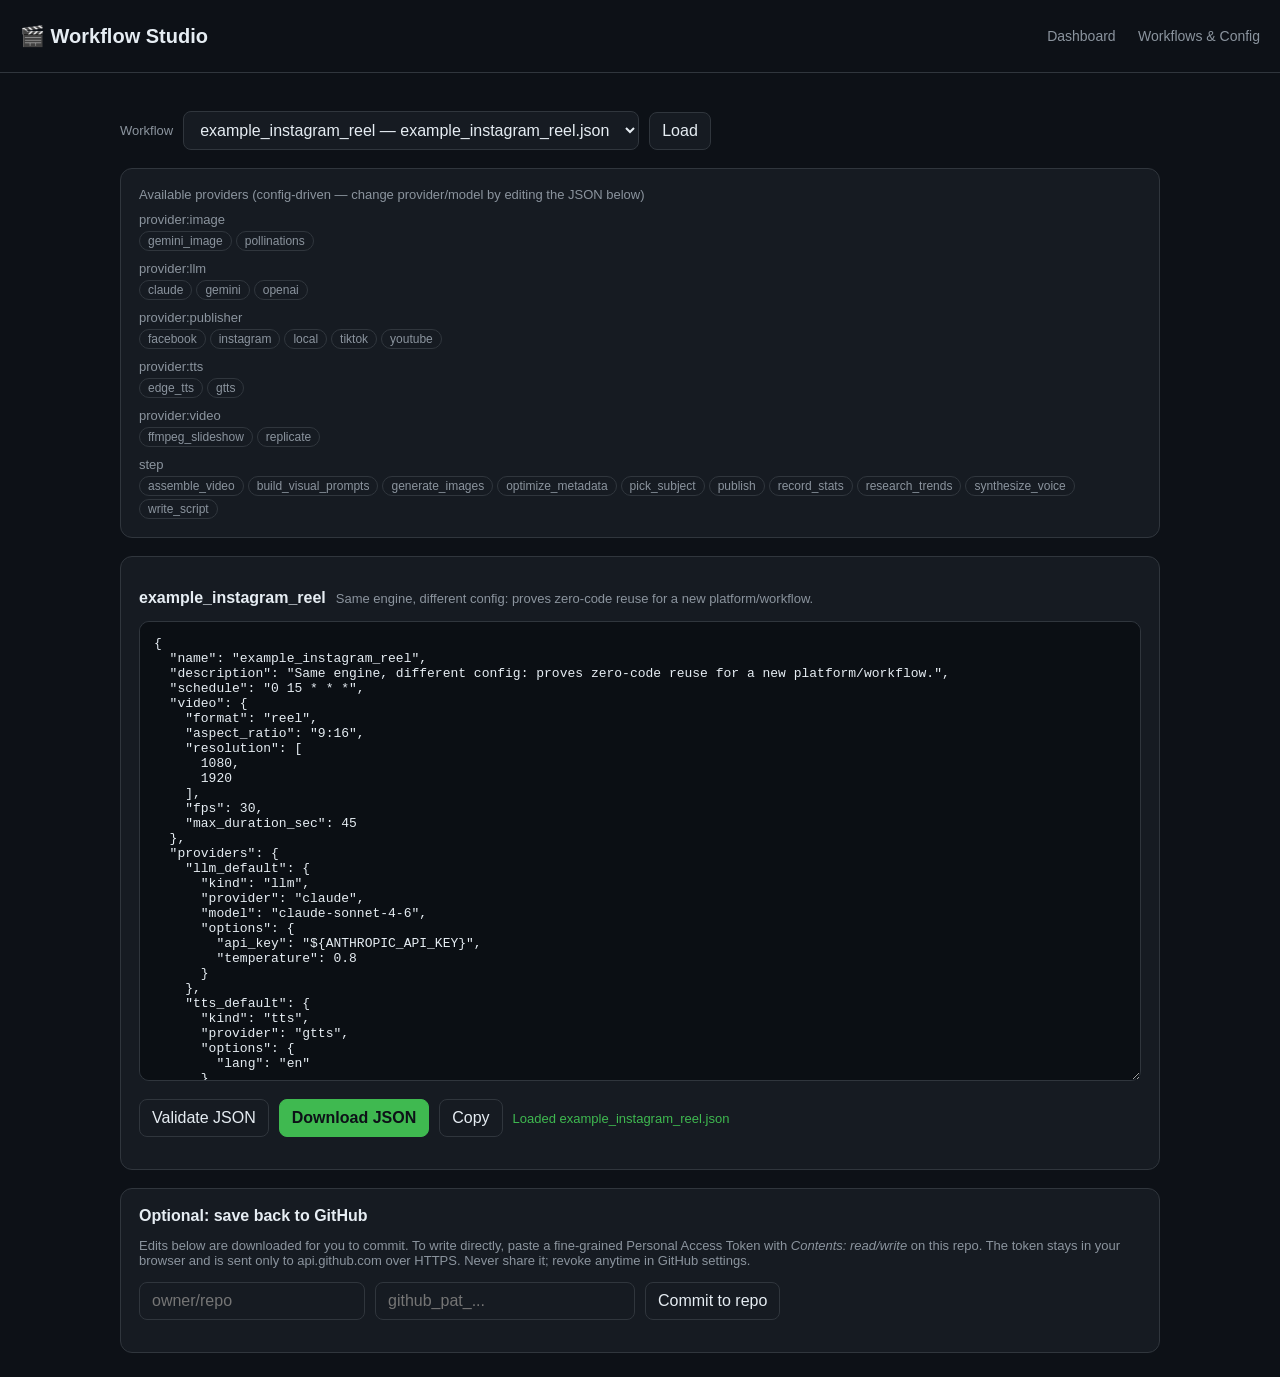
==== site/config.html @ f152c50b "Initial commit: config-driven video workflow engine + GitHub hosting Co-Authored-By: Claude Opus 4.7" ====
<!doctype html>
<html lang="en">
<head>
<meta charset="utf-8">
<meta name="viewport" content="width=device-width, initial-scale=1">
<title>Workflow Studio — Workflows &amp; Config</title>
<style>
  :root { --bg:#0d1117; --card:#161b22; --line:#30363d; --txt:#e6edf3; --muted:#8b949e; --accent:#3fb950; }
  * { box-sizing:border-box; }
  body { margin:0; font-family:-apple-system,Segoe UI,Roboto,sans-serif; background:var(--bg); color:var(--txt); }
  header { padding:24px 20px; border-bottom:1px solid var(--line); display:flex; justify-content:space-between; align-items:center; flex-wrap:wrap; gap:12px; }
  h1 { font-size:20px; margin:0; }
  nav a { color:var(--muted); text-decoration:none; margin-left:18px; font-size:14px; }
  nav a:hover { color:var(--txt); }
  main { max-width:1080px; margin:0 auto; padding:24px 20px; }
  select,button,input { font:inherit; background:var(--card); color:var(--txt); border:1px solid var(--line); border-radius:8px; padding:9px 12px; }
  button { cursor:pointer; }
  button.primary { background:var(--accent); color:#0d1117; border-color:var(--accent); font-weight:600; }
  textarea { width:100%; height:460px; background:#0b0f14; color:#e6edf3; border:1px solid var(--line); border-radius:10px; padding:14px; font-family:ui-monospace,SFMono-Regular,Menlo,monospace; font-size:13px; }
  .row { display:flex; gap:10px; flex-wrap:wrap; align-items:center; margin:14px 0; }
  .card { background:var(--card); border:1px solid var(--line); border-radius:12px; padding:18px; margin-top:18px; }
  .muted { color:var(--muted); font-size:13px; }
  .tag { display:inline-block; font-size:12px; padding:2px 8px; border:1px solid var(--line); border-radius:999px; margin:3px 4px 0 0; color:var(--muted); }
  #msg { font-size:13px; }
  .ok { color:var(--accent); } .err { color:#f85149; }
</style>
</head>
<body>
<header>
  <h1>🎬 Workflow Studio</h1>
  <nav>
    <a href="index.html">Dashboard</a>
    <a href="config.html">Workflows &amp; Config</a>
  </nav>
</header>
<main>
  <div class="row">
    <label class="muted">Workflow</label>
    <select id="wf"></select>
    <button id="load">Load</button>
  </div>

  <div class="card">
    <div class="muted">Available providers (config-driven — change provider/model by editing the JSON below)</div>
    <div id="catalog"></div>
  </div>

  <div class="card">
    <div class="row">
      <strong id="wfname">—</strong>
      <span id="wfdesc" class="muted"></span>
    </div>
    <textarea id="editor" spellcheck="false"></textarea>
    <div class="row">
      <button id="validate">Validate JSON</button>
      <button id="download" class="primary">Download JSON</button>
      <button id="copy">Copy</button>
      <span id="msg"></span>
    </div>
  </div>

  <div class="card">
    <strong>Optional: save back to GitHub</strong>
    <p class="muted">Edits below are downloaded for you to commit. To write directly, paste a
    fine-grained Personal Access Token with <em>Contents: read/write</em> on this repo.
    The token stays in your browser and is sent only to api.github.com over HTTPS.
    Never share it; revoke anytime in GitHub settings.</p>
    <div class="row">
      <input id="repo" placeholder="owner/repo" style="min-width:220px">
      <input id="pat" type="password" placeholder="github_pat_..." style="min-width:260px">
      <button id="commit">Commit to repo</button>
    </div>
  </div>
</main>
<script>
let current = { file:null, sha:null };
async function j(p){ const r=await fetch(p+'?t='+Date.now()); return r.json(); }
function setMsg(t,cls){ const m=document.getElementById('msg'); m.textContent=t; m.className=cls||''; }

(async ()=>{
  const idx = await j('data/workflows/index.json').catch(()=>[]);
  const sel = document.getElementById('wf');
  sel.innerHTML = idx.map(w=>`<option value="${w.file}">${w.name} — ${w.file}</option>`).join('');
  try {
    const cat = await j('data/providers.json');
    document.getElementById('catalog').innerHTML = Object.entries(cat)
      .map(([k,v])=>`<div style="margin-top:8px"><span class="muted">${k}</span><br>${
        v.map(n=>`<span class="tag">${n}</span>`).join('')}</div>`).join('');
  } catch(e){}
  document.getElementById('load').click();
})();

document.getElementById('load').onclick = async ()=>{
  const file = document.getElementById('wf').value;
  if(!file) return;
  const data = await j('data/workflows/'+file);
  current.file = 'workflows/'+file;
  document.getElementById('wfname').textContent = data.name;
  document.getElementById('wfdesc').textContent = data.description||'';
  document.getElementById('editor').value = JSON.stringify(data, null, 2);
  setMsg('Loaded '+file, 'ok');
};

document.getElementById('validate').onclick = ()=>{
  try { JSON.parse(document.getElementById('editor').value); setMsg('Valid JSON ✓','ok'); }
  catch(e){ setMsg('Invalid JSON: '+e.message,'err'); }
};

document.getElementById('download').onclick = ()=>{
  let txt = document.getElementById('editor').value;
  try { txt = JSON.stringify(JSON.parse(txt), null, 2); } catch(e){ return setMsg('Fix JSON first','err'); }
  const blob = new Blob([txt], {type:'application/json'});
  const a = document.createElement('a');
  a.href = URL.createObjectURL(blob);
  a.download = (current.file||'workflow').split('/').pop();
  a.click();
  setMsg('Downloaded — commit it to workflows/ to apply','ok');
};

document.getElementById('copy').onclick = async ()=>{
  await navigator.clipboard.writeText(document.getElementById('editor').value);
  setMsg('Copied','ok');
};

document.getElementById('commit').onclick = async ()=>{
  const repo = document.getElementById('repo').value.trim();
  const pat = document.getElementById('pat').value.trim();
  if(!repo || !pat) return setMsg('Enter repo and token','err');
  let content;
  try { content = JSON.stringify(JSON.parse(document.getElementById('editor').value), null, 2); }
  catch(e){ return setMsg('Fix JSON first','err'); }
  const path = current.file;
  const api = `https://api.github.com/repos/${repo}/contents/${path}`;
  const head = { 'Authorization':'Bearer '+pat, 'Accept':'application/vnd.github+json' };
  let sha = null;
  try { const g = await fetch(api,{headers:head}); if(g.ok) sha=(await g.json()).sha; } catch(e){}
  const body = { message:`config: update ${path} via dashboard`,
                 content: btoa(unescape(encodeURIComponent(content))) };
  if(sha) body.sha = sha;
  const res = await fetch(api,{method:'PUT',headers:head,body:JSON.stringify(body)});
  if(res.ok) setMsg('Committed ✓ next scheduled run uses it','ok');
  else setMsg('Commit failed: '+res.status+' (check token scope/repo)','err');
};
</script>
</body>
</html>
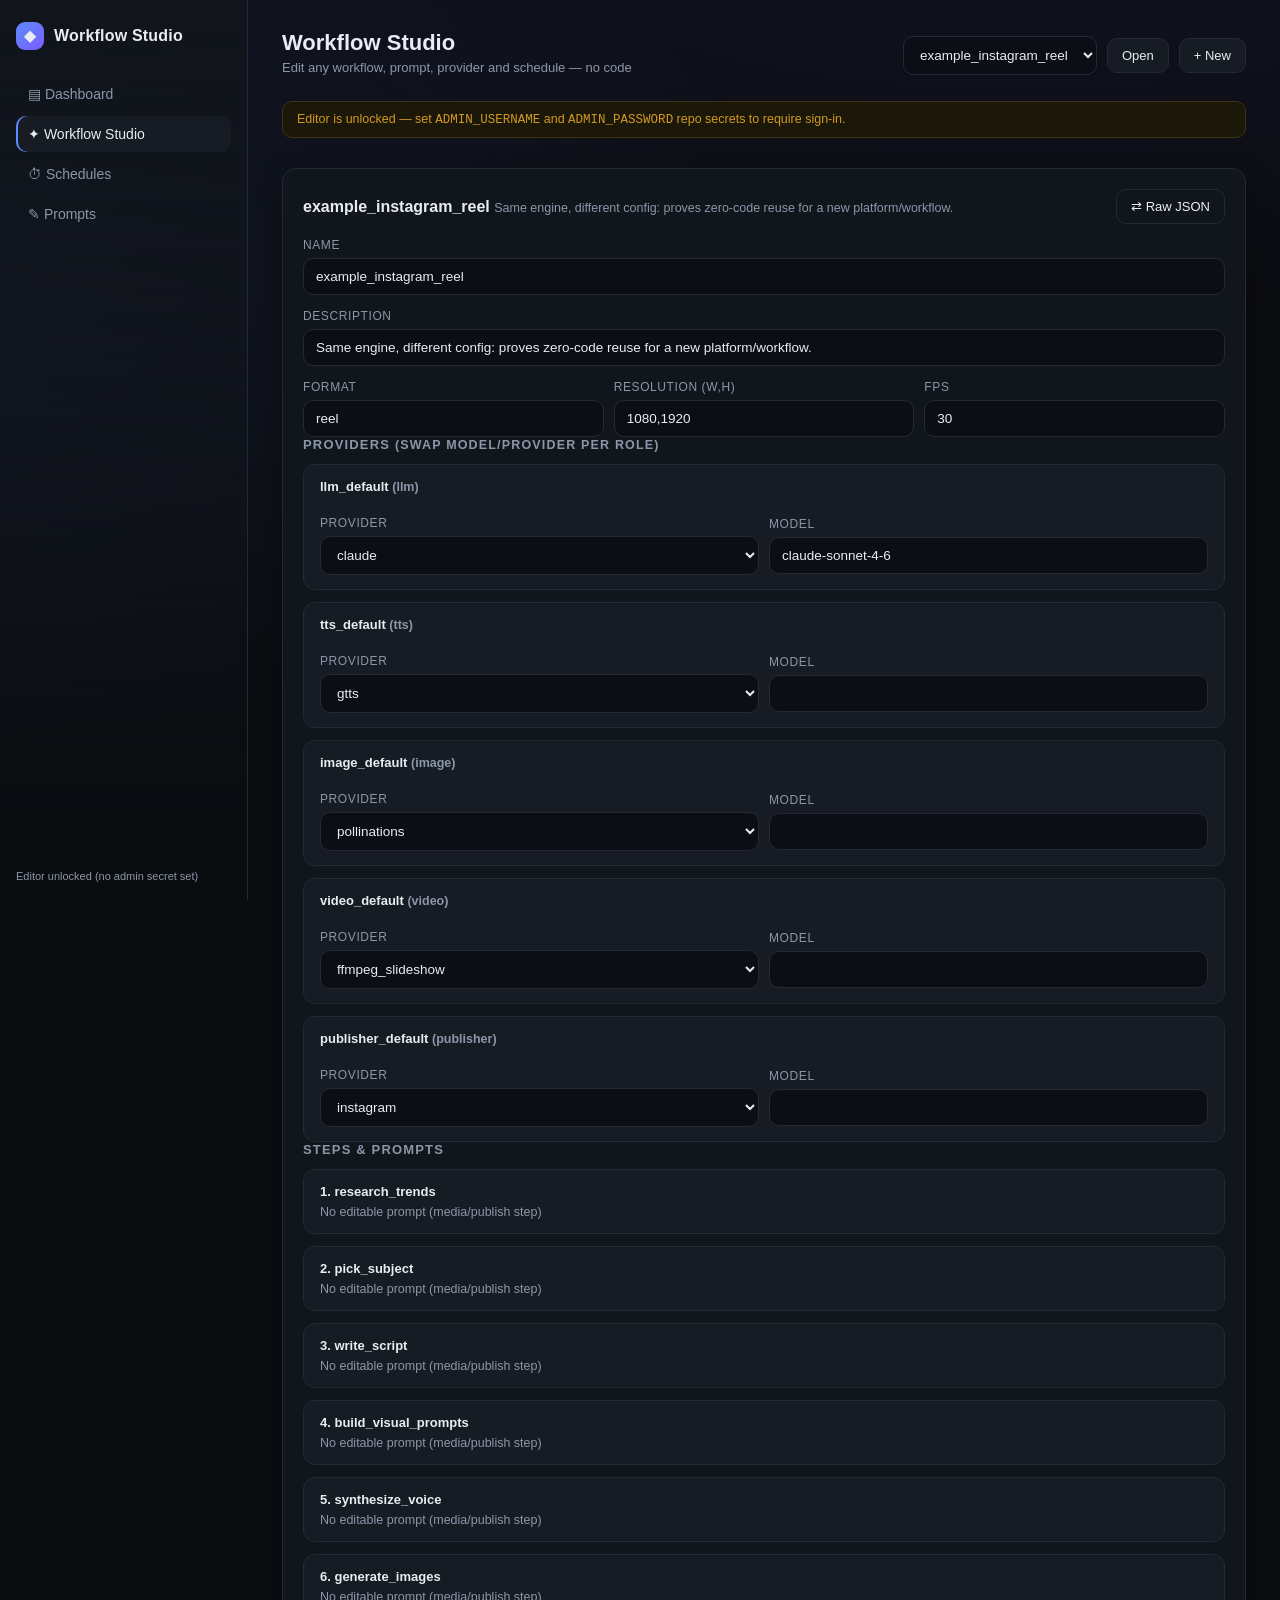
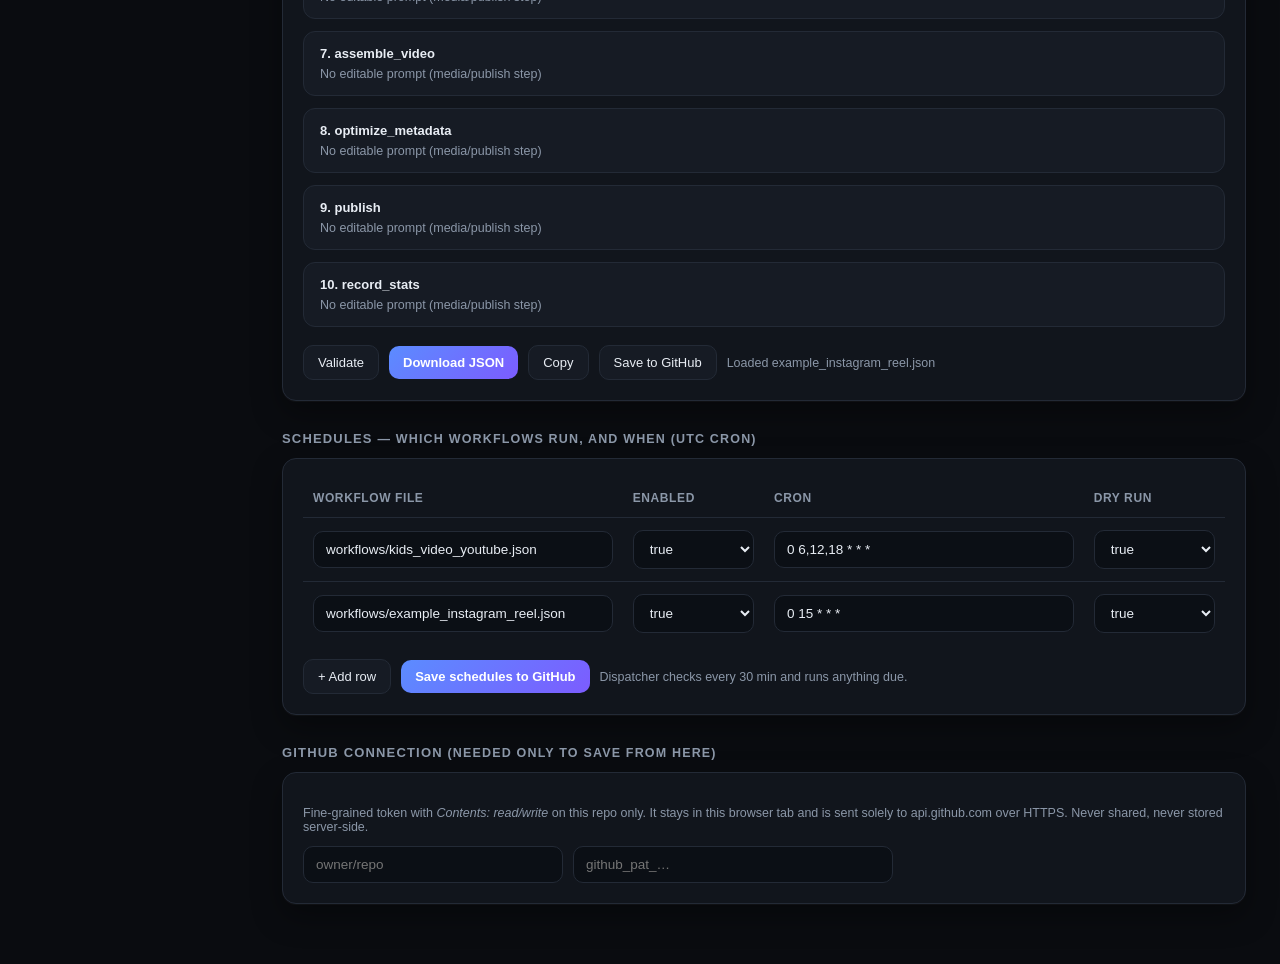
==== commit f56a30ff: "Externalize prompts to config; add scheduler, admin auth, professional UI Co-Authored-By: Claude Opu" ====
--- a/site/config.html
+++ b/site/config.html
@@ -2,145 +2,12 @@
 <html lang="en">
 <head>
 <meta charset="utf-8">
-<meta name="viewport" content="width=device-width, initial-scale=1">
-<title>Workflow Studio — Workflows &amp; Config</title>
-<style>
-  :root { --bg:#0d1117; --card:#161b22; --line:#30363d; --txt:#e6edf3; --muted:#8b949e; --accent:#3fb950; }
-  * { box-sizing:border-box; }
-  body { margin:0; font-family:-apple-system,Segoe UI,Roboto,sans-serif; background:var(--bg); color:var(--txt); }
-  header { padding:24px 20px; border-bottom:1px solid var(--line); display:flex; justify-content:space-between; align-items:center; flex-wrap:wrap; gap:12px; }
-  h1 { font-size:20px; margin:0; }
-  nav a { color:var(--muted); text-decoration:none; margin-left:18px; font-size:14px; }
-  nav a:hover { color:var(--txt); }
-  main { max-width:1080px; margin:0 auto; padding:24px 20px; }
-  select,button,input { font:inherit; background:var(--card); color:var(--txt); border:1px solid var(--line); border-radius:8px; padding:9px 12px; }
-  button { cursor:pointer; }
-  button.primary { background:var(--accent); color:#0d1117; border-color:var(--accent); font-weight:600; }
-  textarea { width:100%; height:460px; background:#0b0f14; color:#e6edf3; border:1px solid var(--line); border-radius:10px; padding:14px; font-family:ui-monospace,SFMono-Regular,Menlo,monospace; font-size:13px; }
-  .row { display:flex; gap:10px; flex-wrap:wrap; align-items:center; margin:14px 0; }
-  .card { background:var(--card); border:1px solid var(--line); border-radius:12px; padding:18px; margin-top:18px; }
-  .muted { color:var(--muted); font-size:13px; }
-  .tag { display:inline-block; font-size:12px; padding:2px 8px; border:1px solid var(--line); border-radius:999px; margin:3px 4px 0 0; color:var(--muted); }
-  #msg { font-size:13px; }
-  .ok { color:var(--accent); } .err { color:#f85149; }
-</style>
+<title>Workflow Studio</title>
+<meta http-equiv="refresh" content="0; url=studio.html">
+<link rel="canonical" href="studio.html">
 </head>
 <body>
-<header>
-  <h1>🎬 Workflow Studio</h1>
-  <nav>
-    <a href="index.html">Dashboard</a>
-    <a href="config.html">Workflows &amp; Config</a>
-  </nav>
-</header>
-<main>
-  <div class="row">
-    <label class="muted">Workflow</label>
-    <select id="wf"></select>
-    <button id="load">Load</button>
-  </div>
-
-  <div class="card">
-    <div class="muted">Available providers (config-driven — change provider/model by editing the JSON below)</div>
-    <div id="catalog"></div>
-  </div>
-
-  <div class="card">
-    <div class="row">
-      <strong id="wfname">—</strong>
-      <span id="wfdesc" class="muted"></span>
-    </div>
-    <textarea id="editor" spellcheck="false"></textarea>
-    <div class="row">
-      <button id="validate">Validate JSON</button>
-      <button id="download" class="primary">Download JSON</button>
-      <button id="copy">Copy</button>
-      <span id="msg"></span>
-    </div>
-  </div>
-
-  <div class="card">
-    <strong>Optional: save back to GitHub</strong>
-    <p class="muted">Edits below are downloaded for you to commit. To write directly, paste a
-    fine-grained Personal Access Token with <em>Contents: read/write</em> on this repo.
-    The token stays in your browser and is sent only to api.github.com over HTTPS.
-    Never share it; revoke anytime in GitHub settings.</p>
-    <div class="row">
-      <input id="repo" placeholder="owner/repo" style="min-width:220px">
-      <input id="pat" type="password" placeholder="github_pat_..." style="min-width:260px">
-      <button id="commit">Commit to repo</button>
-    </div>
-  </div>
-</main>
-<script>
-let current = { file:null, sha:null };
-async function j(p){ const r=await fetch(p+'?t='+Date.now()); return r.json(); }
-function setMsg(t,cls){ const m=document.getElementById('msg'); m.textContent=t; m.className=cls||''; }
-
-(async ()=>{
-  const idx = await j('data/workflows/index.json').catch(()=>[]);
-  const sel = document.getElementById('wf');
-  sel.innerHTML = idx.map(w=>`<option value="${w.file}">${w.name} — ${w.file}</option>`).join('');
-  try {
-    const cat = await j('data/providers.json');
-    document.getElementById('catalog').innerHTML = Object.entries(cat)
-      .map(([k,v])=>`<div style="margin-top:8px"><span class="muted">${k}</span><br>${
-        v.map(n=>`<span class="tag">${n}</span>`).join('')}</div>`).join('');
-  } catch(e){}
-  document.getElementById('load').click();
-})();
-
-document.getElementById('load').onclick = async ()=>{
-  const file = document.getElementById('wf').value;
-  if(!file) return;
-  const data = await j('data/workflows/'+file);
-  current.file = 'workflows/'+file;
-  document.getElementById('wfname').textContent = data.name;
-  document.getElementById('wfdesc').textContent = data.description||'';
-  document.getElementById('editor').value = JSON.stringify(data, null, 2);
-  setMsg('Loaded '+file, 'ok');
-};
-
-document.getElementById('validate').onclick = ()=>{
-  try { JSON.parse(document.getElementById('editor').value); setMsg('Valid JSON ✓','ok'); }
-  catch(e){ setMsg('Invalid JSON: '+e.message,'err'); }
-};
-
-document.getElementById('download').onclick = ()=>{
-  let txt = document.getElementById('editor').value;
-  try { txt = JSON.stringify(JSON.parse(txt), null, 2); } catch(e){ return setMsg('Fix JSON first','err'); }
-  const blob = new Blob([txt], {type:'application/json'});
-  const a = document.createElement('a');
-  a.href = URL.createObjectURL(blob);
-  a.download = (current.file||'workflow').split('/').pop();
-  a.click();
-  setMsg('Downloaded — commit it to workflows/ to apply','ok');
-};
-
-document.getElementById('copy').onclick = async ()=>{
-  await navigator.clipboard.writeText(document.getElementById('editor').value);
-  setMsg('Copied','ok');
-};
-
-document.getElementById('commit').onclick = async ()=>{
-  const repo = document.getElementById('repo').value.trim();
-  const pat = document.getElementById('pat').value.trim();
-  if(!repo || !pat) return setMsg('Enter repo and token','err');
-  let content;
-  try { content = JSON.stringify(JSON.parse(document.getElementById('editor').value), null, 2); }
-  catch(e){ return setMsg('Fix JSON first','err'); }
-  const path = current.file;
-  const api = `https://api.github.com/repos/${repo}/contents/${path}`;
-  const head = { 'Authorization':'Bearer '+pat, 'Accept':'application/vnd.github+json' };
-  let sha = null;
-  try { const g = await fetch(api,{headers:head}); if(g.ok) sha=(await g.json()).sha; } catch(e){}
-  const body = { message:`config: update ${path} via dashboard`,
-                 content: btoa(unescape(encodeURIComponent(content))) };
-  if(sha) body.sha = sha;
-  const res = await fetch(api,{method:'PUT',headers:head,body:JSON.stringify(body)});
-  if(res.ok) setMsg('Committed ✓ next scheduled run uses it','ok');
-  else setMsg('Commit failed: '+res.status+' (check token scope/repo)','err');
-};
-</script>
+<p>Moved to <a href="studio.html">studio.html</a>…</p>
+<script>location.replace('studio.html');</script>
 </body>
 </html>
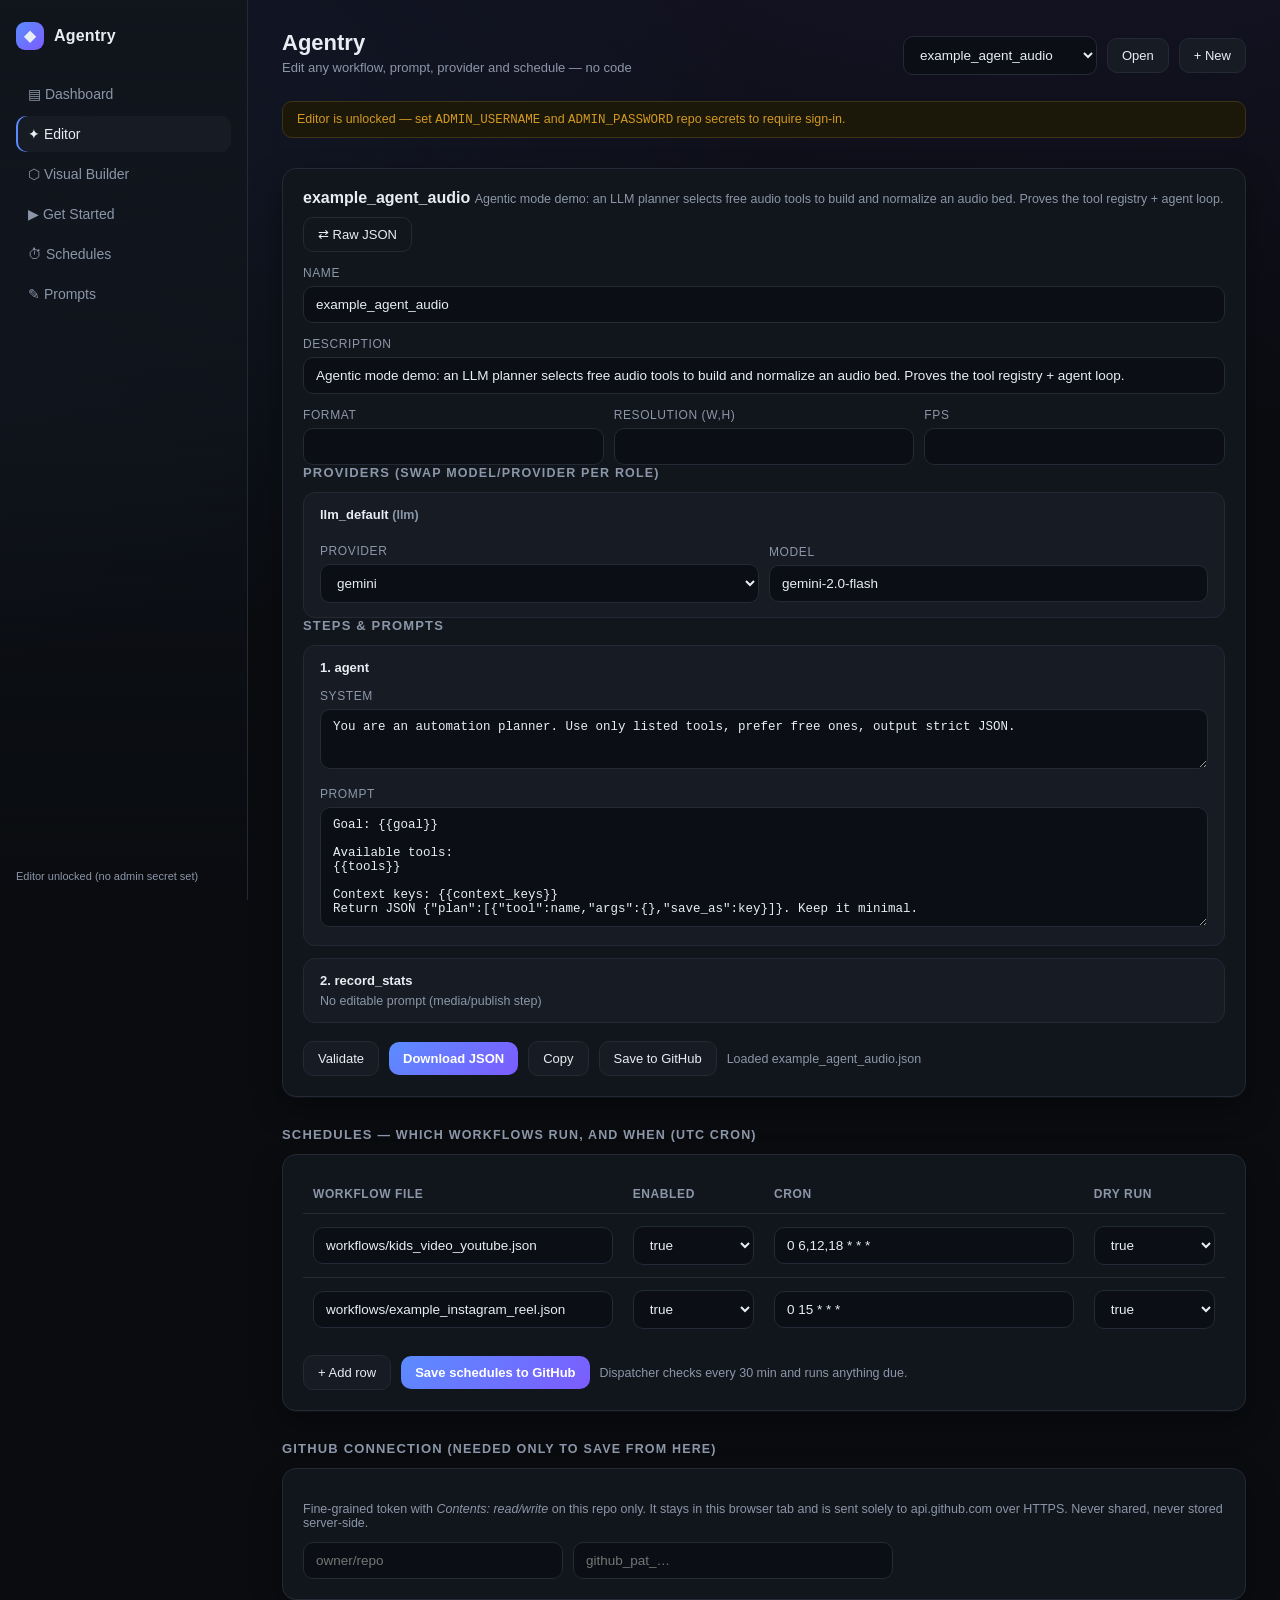
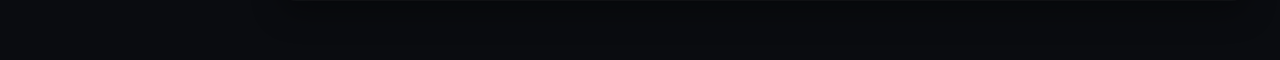
==== commit 71bc5622: "Rebrand to Agentry + Docker project name + strength plan" ====
--- a/site/config.html
+++ b/site/config.html
@@ -2,7 +2,7 @@
 <html lang="en">
 <head>
 <meta charset="utf-8">
-<title>Workflow Studio</title>
+<title>Agentry</title>
 <meta http-equiv="refresh" content="0; url=studio.html">
 <link rel="canonical" href="studio.html">
 </head>
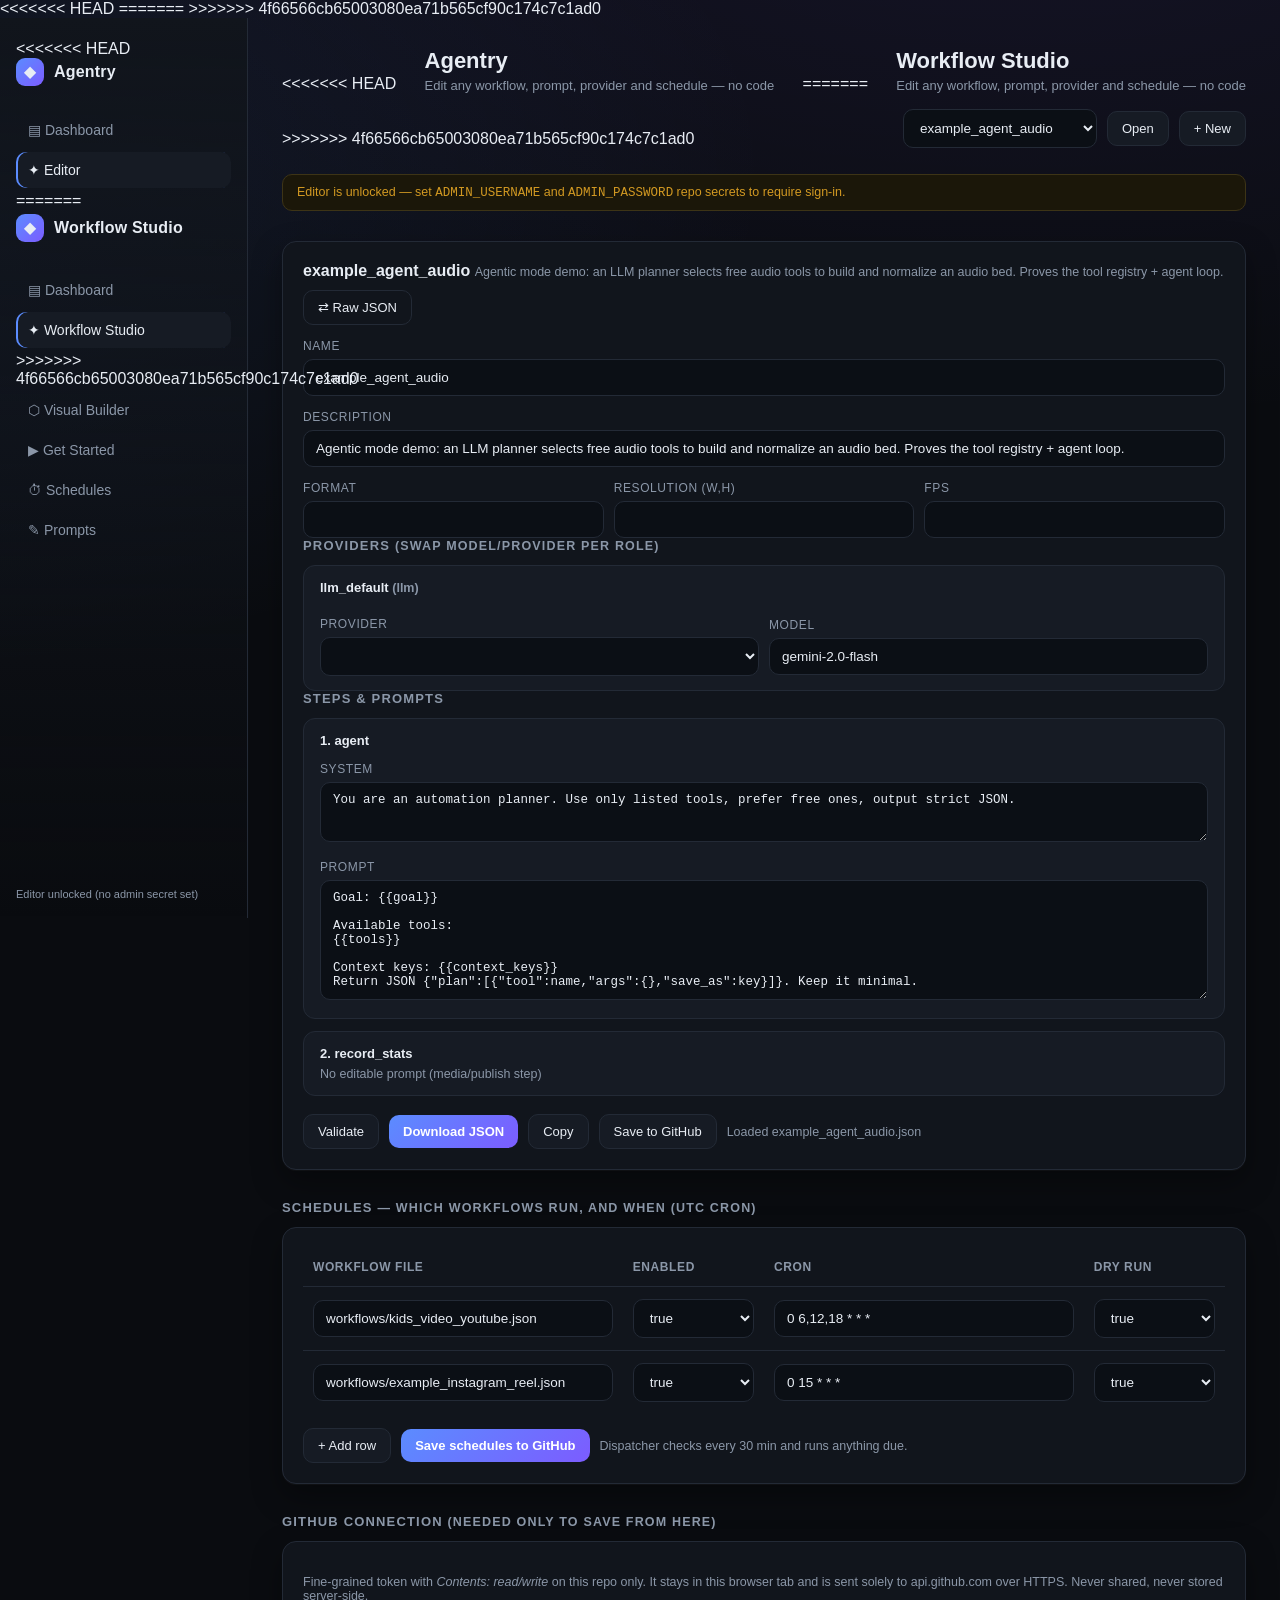
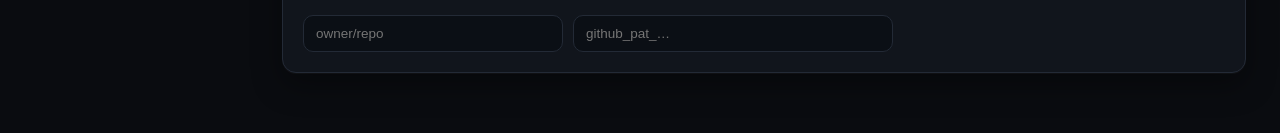
==== commit 2c38b48d: "Merge remote changes" ====
--- a/site/config.html
+++ b/site/config.html
@@ -2,7 +2,11 @@
 <html lang="en">
 <head>
 <meta charset="utf-8">
+<<<<<<< HEAD
 <title>Agentry</title>
+=======
+<title>Workflow Studio</title>
+>>>>>>> 4f66566cb65003080ea71b565cf90c174c7c1ad0
 <meta http-equiv="refresh" content="0; url=studio.html">
 <link rel="canonical" href="studio.html">
 </head>
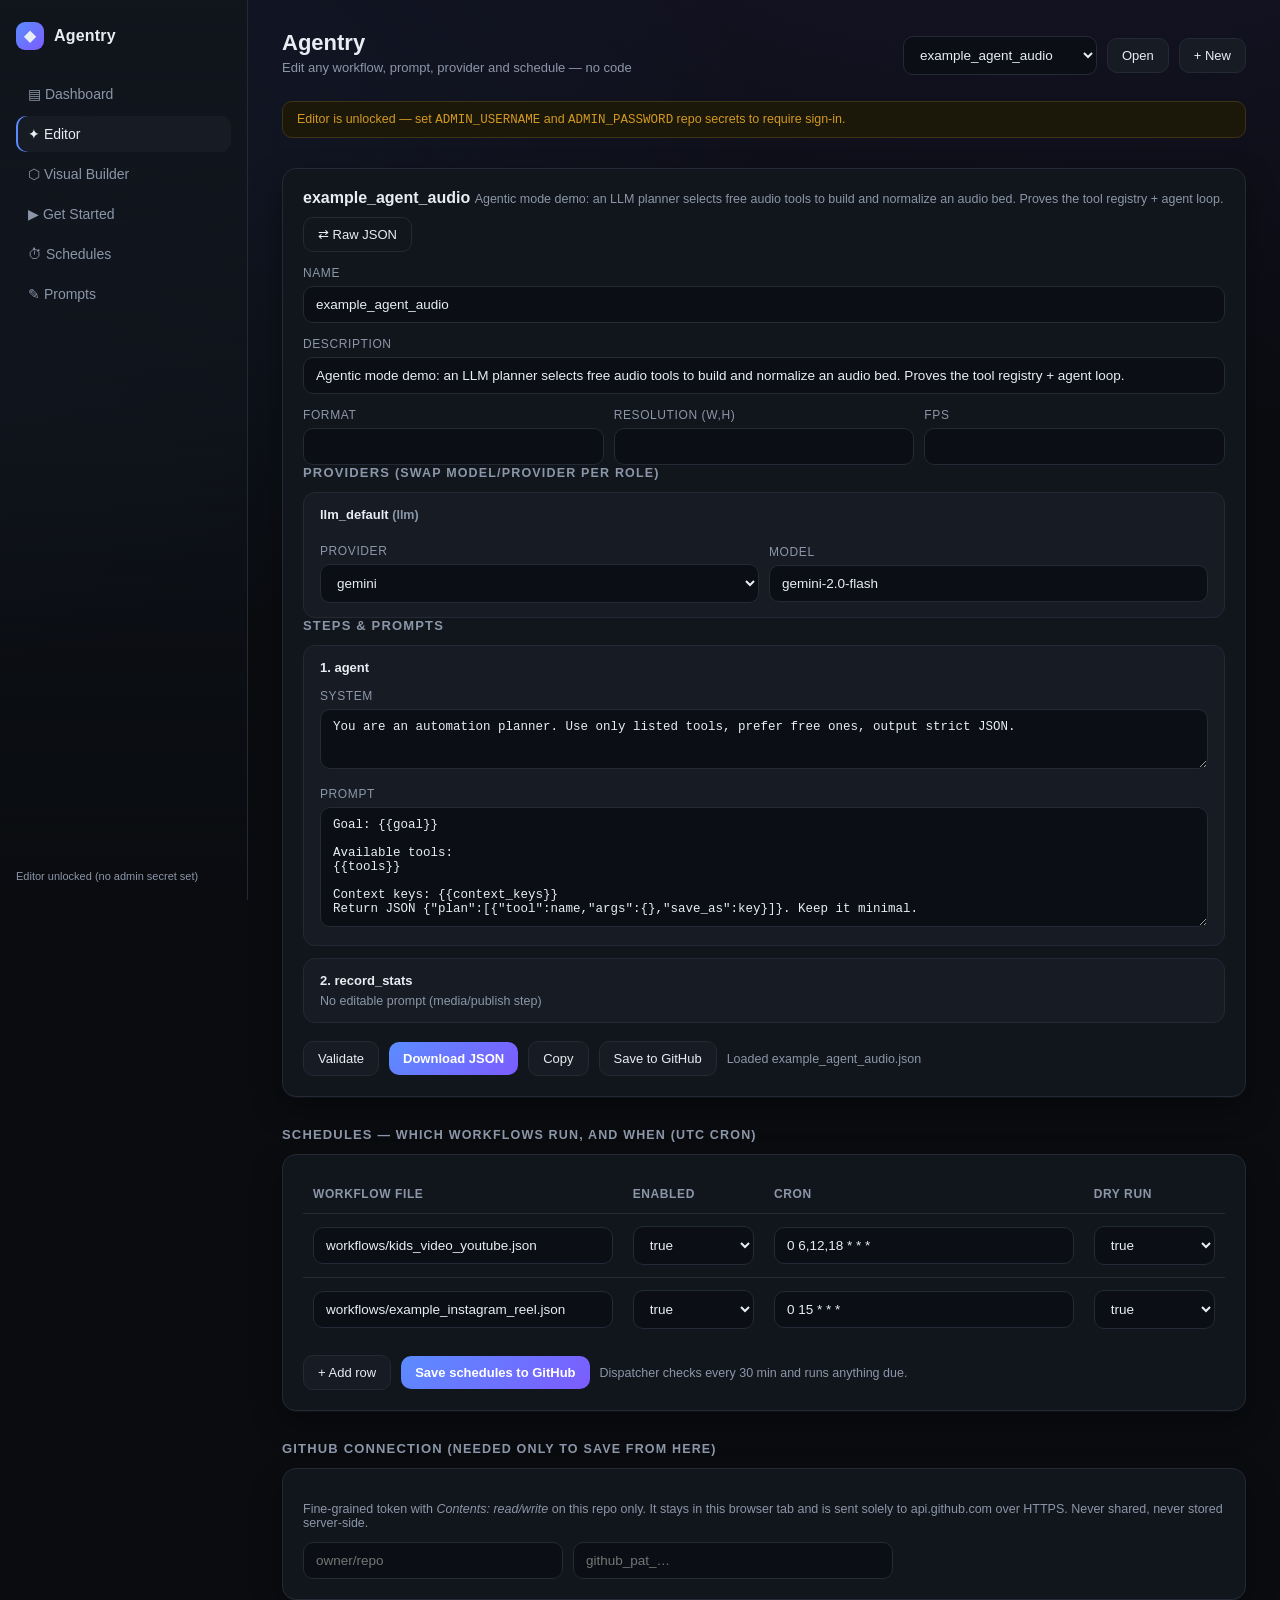
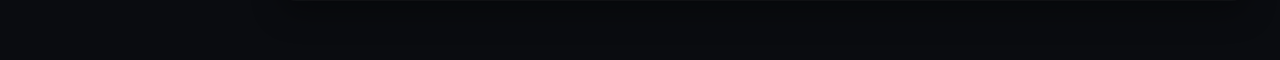
==== commit b045d43c: "Resolve merge conflicts; remove stale src/ duplicate after Agentry rename" ====
--- a/site/config.html
+++ b/site/config.html
@@ -2,11 +2,7 @@
 <html lang="en">
 <head>
 <meta charset="utf-8">
-<<<<<<< HEAD
 <title>Agentry</title>
-=======
-<title>Workflow Studio</title>
->>>>>>> 4f66566cb65003080ea71b565cf90c174c7c1ad0
 <meta http-equiv="refresh" content="0; url=studio.html">
 <link rel="canonical" href="studio.html">
 </head>
